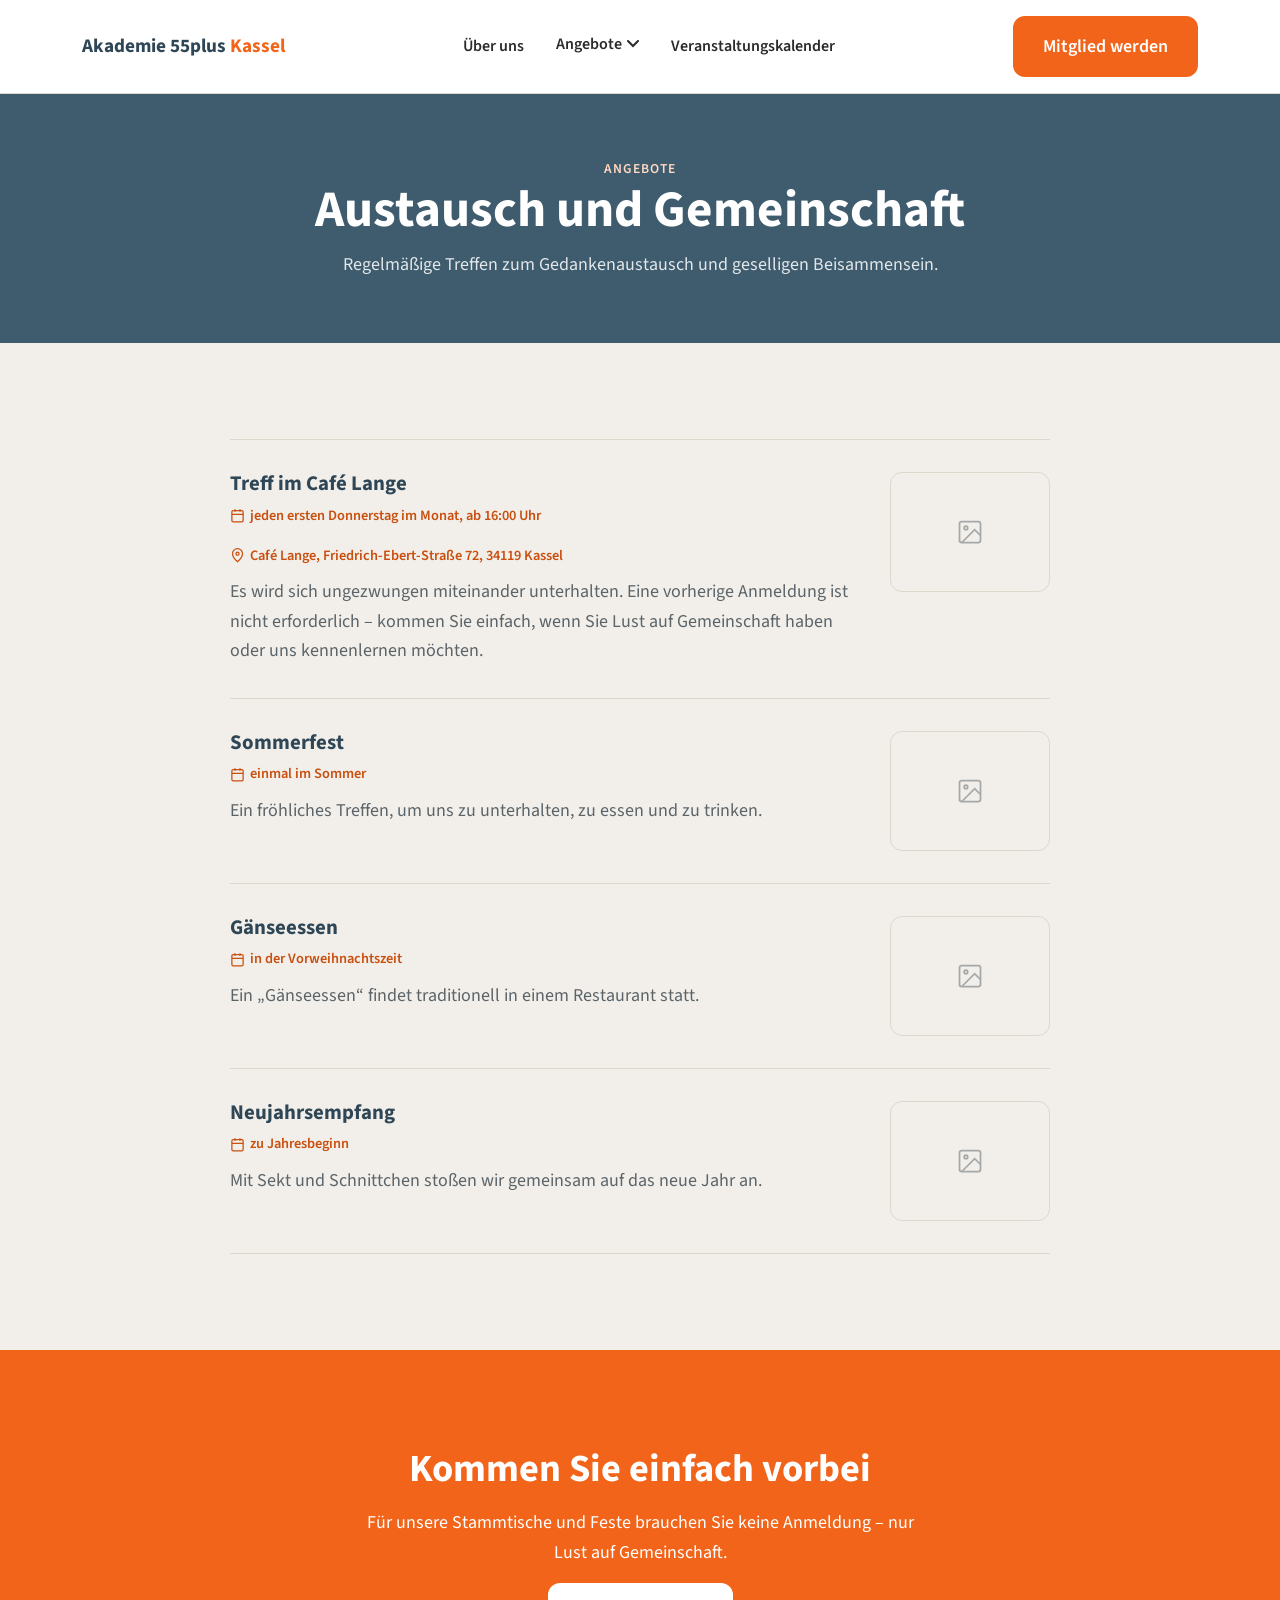
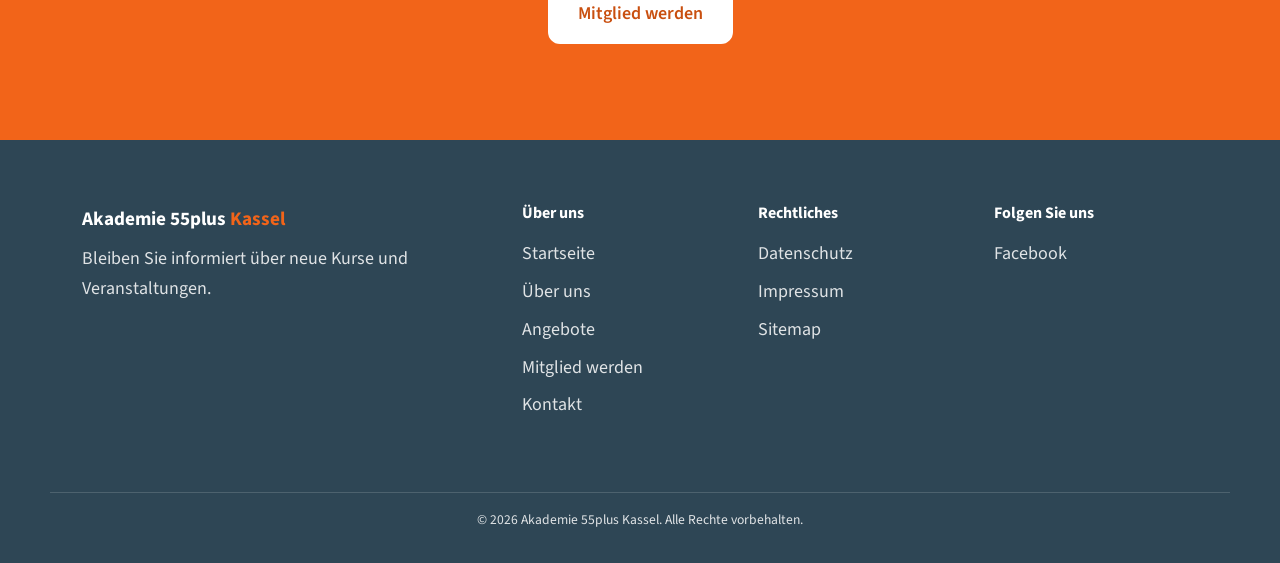
==== angebote-austausch-gemeinschaft.html @ 0531d08d "Erste Version fertiger Entwurf" ====
<!DOCTYPE html>
<html lang="de">
<head>
  <meta charset="UTF-8">
  <meta name="viewport" content="width=device-width, initial-scale=1.0">
  <title>Austausch und Gemeinschaft – Akademie 55plus Kassel</title>
  <meta name="description" content="Stammtisch im Café Lange, Sommerfest, Gänseessen und Neujahrsempfang – die geselligen Treffen der Akademie 55plus Kassel.">

  <!-- Google Font: Source Sans 3 -->
  <link rel="preconnect" href="https://fonts.googleapis.com">
  <link rel="preconnect" href="https://fonts.gstatic.com" crossorigin>
  <link href="https://fonts.googleapis.com/css2?family=Source+Sans+3:wght@400;600;700&display=swap" rel="stylesheet">

  <link rel="stylesheet" href="css/style.css">
</head>
<body>

<header class="site-header">
    <div class="container header-inner">

      <a href="index.html" class="logo">Akademie 55plus <span>Kassel</span></a>

      <!-- Hauptnavigation -->
      <nav class="main-nav" aria-label="Hauptnavigation">
        <ul>
          <li><a href="ueber-uns.html">Über uns</a></li>

          <!-- Dropdown "Angebote" -->
          <li class="has-dropdown">
            <button class="dropdown-toggle" aria-expanded="false" aria-controls="angebote-menu">
              Angebote
              <svg class="chevron" width="12" height="8" viewBox="0 0 12 8" aria-hidden="true">
                <path d="M1 1l5 5 5-5" stroke="currentColor" stroke-width="2" fill="none" stroke-linecap="round"/>
              </svg>
            </button>
            <ul class="dropdown-menu" id="angebote-menu">
              <li><a href="angebote-kurse-workshops.html">Kurse und Workshops</a></li>
              <li><a href="angebote-kultur-reisen.html">Kultur und Reisen</a></li>
              <li><a href="angebote-bewegung-freizeit.html">Bewegung und Freizeit</a></li>
              <li><a href="angebote-austausch-gemeinschaft.html">Austausch und Gemeinschaft</a></li>
            </ul>
          </li>

          <li><a href="veranstaltungskalender.html">Veranstaltungskalender</a></li>

          <!-- Erscheint nur im aufgeklappten Mobilmenü (siehe style.css, Media Query 768px) -->
          <li class="nav-cta-mobile">
            <a href="mitglied-werden.html" class="btn btn-primary">Mitglied werden</a>
          </li>
        </ul>
      </nav>

      <!-- Call-to-Action-Button, immer sichtbar -->
      <a href="mitglied-werden.html" class="btn btn-primary header-cta">Mitglied werden</a>

      <!-- Mobil: Burger-Menü-Button (Funktion in script.js) -->
      <button class="nav-toggle" aria-label="Menü öffnen" aria-expanded="false" aria-controls="main-nav">
        <span></span><span></span><span></span>
      </button>
    </div>
  </header>

  <main>

    <section class="page-hero">
      <div class="container">
        <p class="eyebrow">Angebote</p>
        <h1>Austausch und Gemeinschaft</h1>
        <p>Regelmäßige Treffen zum Gedankenaustausch und geselligen Beisammensein.</p>
      </div>
    </section>

    <section class="section">
      <div class="container">
        <div class="activity-list">
          <div class="activity-entry">
            <div class="activity-entry-content">
              <h3>Treff im Café Lange</h3>
              <div class="activity-meta"><span><svg viewBox="0 0 24 24" fill="none" stroke="currentColor" stroke-width="2"><rect x="3" y="4" width="18" height="18" rx="2"/><path d="M16 2v4M8 2v4M3 10h18"/></svg>jeden ersten Donnerstag im Monat, ab 16:00 Uhr</span><span><svg viewBox="0 0 24 24" fill="none" stroke="currentColor" stroke-width="2"><path d="M12 22s8-7.5 8-13a8 8 0 1 0-16 0c0 5.5 8 13 8 13z"/><circle cx="12" cy="9" r="2.5"/></svg>Café Lange, Friedrich-Ebert-Straße 72, 34119 Kassel</span></div>
              <p>Es wird sich ungezwungen miteinander unterhalten. Eine vorherige Anmeldung ist nicht erforderlich – kommen Sie einfach, wenn Sie Lust auf Gemeinschaft haben oder uns kennenlernen möchten.</p>
              
            </div>
            <div class="activity-entry-image" role="img" aria-label="Foto: Treff im Café Lange">
              <svg viewBox="0 0 24 24" fill="none" stroke="currentColor" stroke-width="1.5"><rect x="3" y="3" width="18" height="18" rx="2"/><circle cx="8.5" cy="8.5" r="1.5"/><path d="M21 15l-5-5L5 21"/></svg>
            </div>
          </div>
          <div class="activity-entry">
            <div class="activity-entry-content">
              <h3>Sommerfest</h3>
              <div class="activity-meta"><span><svg viewBox="0 0 24 24" fill="none" stroke="currentColor" stroke-width="2"><rect x="3" y="4" width="18" height="18" rx="2"/><path d="M16 2v4M8 2v4M3 10h18"/></svg>einmal im Sommer</span></div>
              <p>Ein fröhliches Treffen, um uns zu unterhalten, zu essen und zu trinken.</p>
              
            </div>
            <div class="activity-entry-image" role="img" aria-label="Foto: Sommerfest">
              <svg viewBox="0 0 24 24" fill="none" stroke="currentColor" stroke-width="1.5"><rect x="3" y="3" width="18" height="18" rx="2"/><circle cx="8.5" cy="8.5" r="1.5"/><path d="M21 15l-5-5L5 21"/></svg>
            </div>
          </div>
          <div class="activity-entry">
            <div class="activity-entry-content">
              <h3>Gänseessen</h3>
              <div class="activity-meta"><span><svg viewBox="0 0 24 24" fill="none" stroke="currentColor" stroke-width="2"><rect x="3" y="4" width="18" height="18" rx="2"/><path d="M16 2v4M8 2v4M3 10h18"/></svg>in der Vorweihnachtszeit</span></div>
              <p>Ein „Gänseessen“ findet traditionell in einem Restaurant statt.</p>
              
            </div>
            <div class="activity-entry-image" role="img" aria-label="Foto: Gänseessen">
              <svg viewBox="0 0 24 24" fill="none" stroke="currentColor" stroke-width="1.5"><rect x="3" y="3" width="18" height="18" rx="2"/><circle cx="8.5" cy="8.5" r="1.5"/><path d="M21 15l-5-5L5 21"/></svg>
            </div>
          </div>
          <div class="activity-entry">
            <div class="activity-entry-content">
              <h3>Neujahrsempfang</h3>
              <div class="activity-meta"><span><svg viewBox="0 0 24 24" fill="none" stroke="currentColor" stroke-width="2"><rect x="3" y="4" width="18" height="18" rx="2"/><path d="M16 2v4M8 2v4M3 10h18"/></svg>zu Jahresbeginn</span></div>
              <p>Mit Sekt und Schnittchen stoßen wir gemeinsam auf das neue Jahr an.</p>
              
            </div>
            <div class="activity-entry-image" role="img" aria-label="Foto: Neujahrsempfang">
              <svg viewBox="0 0 24 24" fill="none" stroke="currentColor" stroke-width="1.5"><rect x="3" y="3" width="18" height="18" rx="2"/><circle cx="8.5" cy="8.5" r="1.5"/><path d="M21 15l-5-5L5 21"/></svg>
            </div>
          </div>
        </div>
      </div>
    </section>

    <section class="section cta-band">
      <div class="container cta-inner">
        <h2>Kommen Sie einfach vorbei</h2>
        <p>Für unsere Stammtische und Feste brauchen Sie keine Anmeldung – nur Lust auf Gemeinschaft.</p>
        <div class="button-group">
          <a href="mitglied-werden.html" class="btn btn-primary">Mitglied werden</a>
        </div>
      </div>
    </section>

  </main>

<footer class="site-footer">
    <div class="container footer-grid">

      <div class="footer-brand">
        <p class="logo logo-footer">Akademie 55plus <span>Kassel</span></p>
        <p>Bleiben Sie informiert über neue Kurse und Veranstaltungen.</p>
      </div>

      <div class="footer-col">
        <h4>Über uns</h4>
        <ul>
          <li><a href="index.html">Startseite</a></li>
          <li><a href="ueber-uns.html">Über uns</a></li>
          <li><a href="#angebote">Angebote</a></li>
          <li><a href="mitglied-werden.html">Mitglied werden</a></li>
          <li><a href="kontakt.html">Kontakt</a></li>
        </ul>
      </div>

      <div class="footer-col">
        <h4>Rechtliches</h4>
        <ul>
          <li><a href="datenschutz.html">Datenschutz</a></li>
          <li><a href="impressum.html">Impressum</a></li>
          <li><a href="sitemap.html">Sitemap</a></li>
        </ul>
      </div>

      <div class="footer-col">
        <h4>Folgen Sie uns</h4>
        <ul class="social-list">
          <li><a href="#">Facebook</a></li>
        </ul>
      </div>

    </div>

    <div class="container footer-bottom">
      <p>© 2026 Akademie 55plus Kassel. Alle Rechte vorbehalten.</p>
    </div>
  </footer>

  <script src="js/script.js"></script>
</body>
</html>
---- css/style.css ----
/* ==========================================================
   DESIGN TOKENS
   Alle Farben, Schriften und Abstände zentral als CSS-Variablen.
   Ändere hier EINEN Wert, um ihn überall auf der Seite anzupassen.
========================================================== */
:root {
  /* Farbpalette "Kasseler Blau" (Option B) */
  --color-primary: #3E5C6E;      /* Taubenblau – Header, Überschriften, Buttons */
  --color-primary-dark: #2E4655; /* dunklere Variante für Hover-Zustände */
  --color-bg: #F2EFEA;           /* warmes Hellgrau-Beige – Seitenhintergrund */
  --color-surface: #FFFFFF;      /* Weiß – Karten und Content-Flächen */
  --color-accent: #f26419;       /* Orange – Call-to-Action-Buttons */
  --color-accent-dark: #c94f0f;  /* dunklere Variante für Hover */
  --color-text: #2B2B2B;         /* Anthrazit – Fließtext */
  --color-text-muted: #5B6469;   /* für sekundären Text */
  --color-border: #DDD7CC;

  /* Typografie */
  --font-base: 'Source Sans 3', system-ui, sans-serif;
  --font-size-base: 18px;        /* bewusst größer als Standard-16px, gut lesbar für 55+ */
  --line-height-base: 1.65;

  /* Abstände */
  --space-xs: 0.5rem;
  --space-sm: 1rem;
  --space-md: 2rem;
  --space-lg: 4rem;
  --space-xl: 6rem;

  /* Sonstiges */
  --radius: 12px;
  --max-width: 1180px;
  --transition: 0.2s ease;
}

/* ==========================================================
   RESET & GRUNDEINSTELLUNGEN
========================================================== */
*, *::before, *::after { box-sizing: border-box; }

html { scroll-behavior: smooth; }

body {
  margin: 0;
  font-family: var(--font-base);
  font-size: var(--font-size-base);
  line-height: var(--line-height-base);
  color: var(--color-text);
  background: var(--color-bg);
}

h1, h2, h3, h4 {
  font-family: var(--font-base);
  font-weight: 700;
  line-height: 1.2;
  margin: 0 0 var(--space-sm);
  color: var(--color-primary-dark);
}

h1 { font-size: clamp(2rem, 4vw, 3.2rem); }
h2 { font-size: clamp(1.6rem, 3vw, 2.4rem); }
h3 { font-size: 1.3rem; }

p { margin: 0 0 var(--space-sm); }

a { color: var(--color-primary); text-decoration: none; }
a:hover { color: var(--color-accent); }

img { max-width: 100%; display: block; }

/* Sichtbarer Tastatur-Fokus für Barrierefreiheit */
a:focus-visible,
button:focus-visible,
input:focus-visible,
summary:focus-visible {
  outline: 3px solid var(--color-accent);
  outline-offset: 2px;
}

.visually-hidden {
  position: absolute;
  width: 1px; height: 1px;
  overflow: hidden;
  clip: rect(0 0 0 0);
  white-space: nowrap;
}

.container {
  max-width: var(--max-width);
  margin: 0 auto;
  padding: 0 var(--space-md);
}

.section { padding: var(--space-xl) 0; }

.section-intro {
  text-align: center;
  max-width: 640px;
  margin: 0 auto var(--space-lg);
}

.eyebrow {
  text-transform: uppercase;
  letter-spacing: 0.08em;
  font-weight: 600;
  font-size: 0.85rem;
  color: var(--color-accent);
  margin-bottom: var(--space-xs);
}

/* ==========================================================
   BUTTONS
========================================================== */
.btn {
  display: inline-block;
  padding: 0.85rem 1.75rem;
  border-radius: var(--radius);
  font-weight: 600;
  border: 2px solid transparent;
  transition: background var(--transition), color var(--transition), border-color var(--transition);
  cursor: pointer;
}

.btn-primary {
  background: var(--color-accent);
  color: var(--color-surface);
}
.btn-primary:hover { background: var(--color-accent-dark); color: var(--color-surface); }

.btn-secondary {
  background: var(--color-primary);
  color: var(--color-surface);
  border-color: var(--color-accent);
}
.btn-secondary:hover { background: var(--color-primary-dark); color: var(--color-surface); border-color: var(--color-accent); }

.btn-outline {
  background: transparent;
  color: var(--color-primary);
  border-color: var(--color-primary);
}
.btn-outline:hover {
  background: var(--color-primary);
  color: var(--color-surface);
}

.btn-outline-light {
  background: transparent;
  color: var(--color-surface);
  border-color: var(--color-surface);
}
.btn-outline-light:hover {
  background: var(--color-surface);
  color: var(--color-primary-dark);
}

.button-group {
  display: flex;
  gap: var(--space-sm);
  flex-wrap: wrap;
}

/* ==========================================================
   HEADER / NAVIGATION
========================================================== */
.site-header {
  position: sticky;
  top: 0;
  z-index: 50;
  background: var(--color-surface);
  border-bottom: 1px solid var(--color-border);
}

.header-inner {
  display: flex;
  align-items: center;
  justify-content: space-between;
  padding-top: var(--space-sm);
  padding-bottom: var(--space-sm);
  gap: var(--space-md);
}

.logo {
  font-weight: 700;
  font-size: 1.2rem;
  color: var(--color-primary-dark);
  white-space: nowrap;
}
.logo span { color: var(--color-accent); }

.main-nav ul {
  display: flex;
  gap: var(--space-md);
  list-style: none;
  margin: 0;
  padding: 0;
}

.main-nav a,
.dropdown-toggle {
  font-weight: 600;
  color: var(--color-text);
  background: none;
  border: none;
  font-family: inherit;
  font-size: 1rem;
  display: flex;
  align-items: center;
  gap: 0.3rem;
  cursor: pointer;
  padding: 0.5rem 0;
}
.main-nav a:hover,
.dropdown-toggle:hover { color: var(--color-accent); }

/* Dropdown "Angebote" */
.has-dropdown { position: relative; }

.main-nav .dropdown-menu {
  list-style: none;
  margin: 0;
  padding: var(--space-xs) 0;
  position: absolute;
  top: 100%;
  left: 0;
  min-width: 220px;
  background: var(--color-surface);
  border: 1px solid var(--color-border);
  border-radius: var(--radius);
  box-shadow: 0 8px 24px rgba(0,0,0,0.08);

  /* Wichtig: Selector ist bewusst ".main-nav .dropdown-menu" (2 Klassen),
     damit er spezifischer ist als ".main-nav ul" oben und dessen
     "display: flex" sicher überschreibt. Nur mit ".dropdown-menu" allein
     hätte ".main-nav ul" gewonnen und das Menü wäre immer offen geblieben. */
  display: none;
}

.main-nav .dropdown-menu.open { display: block; }

.dropdown-menu li a {
  display: block;
  padding: 0.6rem 1rem;
}
.dropdown-menu li a:hover { background: var(--color-bg); }

.chevron { transition: transform var(--transition); }
.dropdown-toggle[aria-expanded="true"] .chevron { transform: rotate(180deg); }

.header-cta { flex-shrink: 0; }
.nav-cta-mobile { display: none; } /* nur im Mobilmenü sichtbar, siehe Media Query 768px */

/* Mobiler Menü-Button (Burger-Icon) */
.nav-toggle {
  display: none;
  flex-direction: column;
  gap: 5px;
  background: none;
  border: none;
  cursor: pointer;
  padding: 0.5rem;
}
.nav-toggle span {
  width: 24px;
  height: 2px;
  background: var(--color-primary-dark);
}

/* ==========================================================
   HERO
========================================================== */
.hero {
  /* Foto + halbtransparenter, dunkler Farbverlauf darüber – damit die
     weiße Schrift auf jedem Hintergrundfoto gut lesbar bleibt. Farbe
     nutzt bewusst --color-primary-dark, passend zur restlichen Palette. */
  background:
    linear-gradient(rgba(46, 70, 85, 0.72), rgba(46, 70, 85, 0.72)),
    url("../images/hero-bg.jpg") center / cover no-repeat;
  /* "fixed" hält das Bild an Ort und Stelle, während der Inhalt darüber
     wegscrollt — der klassische Parallax-Effekt: die Schrift scrollt
     nach oben weg, das Bild bleibt sichtbar stehen. */
  background-attachment: fixed;
  color: var(--color-surface);
  min-height: 85vh;
  display: flex;
  align-items: center;
  text-align: center;
}
.hero h1 { color: var(--color-surface); }
.hero-text {
  max-width: 640px;
  margin: 0 auto var(--space-md);
  font-size: 1.15rem;
}
.hero-inner { display: flex; flex-direction: column; align-items: center; }
.hero .button-group { justify-content: center; }

/* ==========================================================
   ZWEISPALTIGE BEREICHE ("Wer wir sind")
========================================================== */
.two-col {
  display: grid;
  grid-template-columns: 1fr 1fr;
  gap: var(--space-lg);
  align-items: center;
}

.image-placeholder {
  background: var(--color-border);
  border-radius: var(--radius);
  aspect-ratio: 4 / 3;
  width: 100%;
  overflow: hidden;
}
.image-placeholder img { width: 100%; height: 100%; object-fit: cover; display: block; }

/* ==========================================================
   FEATURE-LISTE ("Was Sie erwartet")
   Alle vier Punkte sind dauerhaft sichtbar (kein Klick nötig) –
   nummerierte Badge links, Titel + Text rechts. Eine dünne
   Trennlinie zwischen den Punkten schafft Struktur, auch wenn
   die Texte unterschiedlich lang sind.
========================================================== */
.feature-list {
  max-width: 820px;
  margin: 0 auto;
}

.feature-item {
  display: grid;
  grid-template-columns: 72px 1fr;
  gap: var(--space-md);
  padding: var(--space-md) 0;
  border-bottom: 1px solid var(--color-border);
}
.feature-item:first-child { border-top: 1px solid var(--color-border); }

.feature-badge {
  width: 56px;
  height: 56px;
  border-radius: 50%;
  background: var(--color-primary);
  color: var(--color-surface);
  display: flex;
  align-items: center;
  justify-content: center;
  font-weight: 700;
  font-size: 1.1rem;
  flex-shrink: 0;
}

.feature-body h3 { margin-bottom: 0.4rem; }
.feature-body p { color: var(--color-text-muted); margin-bottom: 0; }

/* Jeder zweite Punkt bekommt die Akzentfarbe als Badge –
   sorgt für optischen Rhythmus in der langen Liste */
.feature-item:nth-child(even) .feature-badge {
  background: var(--color-accent);
}

/* ==========================================================
   KARTEN-RASTER ("Unsere Aktivitäten" / Testimonials)
========================================================== */
.card-grid {
  display: grid;
  grid-template-columns: repeat(4, 1fr);
  gap: var(--space-sm);
}
.card-grid.three-col { grid-template-columns: repeat(3, 1fr); }

.card {
  background: var(--color-surface);
  color: var(--color-text);
  border-radius: var(--radius);
  overflow: hidden;
  display: flex;
  flex-direction: column;
  transition: transform var(--transition), box-shadow var(--transition);
  border: 1px solid var(--color-border);
}
.card:hover {
  transform: translateY(-4px);
  box-shadow: 0 12px 28px rgba(0,0,0,0.08);
  color: var(--color-text);
}

.card-body { padding: var(--space-md); display: flex; flex-direction: column; gap: 0.4rem; flex: 1; }

.card-label {
  font-size: 0.8rem;
  text-transform: uppercase;
  letter-spacing: 0.05em;
  color: var(--color-text-muted);
  margin-bottom: 0.2rem;
}

.card h3 { color: var(--color-primary-dark); font-size: 1.4rem; margin-bottom: 0.2rem; }
.card p { color: var(--color-text-muted); }

.card-link {
  font-weight: 700;
  color: var(--color-accent);
  margin-top: auto;
}
.card:hover .card-link { color: var(--color-accent-dark); }

/* Bildplatzhalter am unteren Rand jeder Karte – hier setzt der Verein
   später ein echtes Foto der jeweiligen Aktivität ein */
.card-image-placeholder {
  background: var(--color-bg);
  border-top: 1px solid var(--color-border);
  aspect-ratio: 4 / 3;
  display: flex;
  align-items: center;
  justify-content: center;
}
.card-image-placeholder svg { width: 40px; height: 40px; color: var(--color-text-muted); opacity: 0.5; }
.card-image-placeholder img { width: 100%; height: 100%; object-fit: cover; display: block; }

/* Großer, mittiger Bildplatzhalter (z.B. unter dem CTA-Band) */
.image-placeholder-large {
  background: var(--color-border);
  border-radius: var(--radius);
  aspect-ratio: 21 / 9;
  max-width: 960px;
  margin: 0 auto;
  display: flex;
  align-items: center;
  justify-content: center;
}
.image-placeholder-large svg { width: 56px; height: 56px; color: var(--color-text-muted); opacity: 0.5; }
.image-placeholder-large img { width: 100%; height: 100%; object-fit: cover; display: block; border-radius: var(--radius); }

/* ==========================================================
   "ABLAUF" — Drei-Schritte-Raster
========================================================== */
.steps-grid {
  display: grid;
  grid-template-columns: repeat(3, 1fr);
  gap: var(--space-md);
}

.step {
  background: var(--color-surface);
  border: 1px solid var(--color-border);
  border-radius: var(--radius);
  padding: var(--space-md);
}

.step-label {
  color: var(--color-accent);
  font-weight: 600;
  font-size: 0.85rem;
  text-transform: uppercase;
  letter-spacing: 0.05em;
}

/* ==========================================================
   TESTIMONIALS
========================================================== */
.testimonial {
  background: var(--color-surface);
  border: 1px solid var(--color-border);
  border-radius: var(--radius);
  padding: var(--space-md);
  margin: 0;
}
.testimonial .stars { color: var(--color-accent); letter-spacing: 2px; }
.testimonial footer { margin-top: var(--space-sm); color: var(--color-text-muted); font-size: 0.9rem; }

/* ==========================================================
   ABSCHLUSS-CTA-BAND
========================================================== */
.cta-band {
  background: var(--color-accent);
  color: var(--color-surface);
  text-align: center;
}
.cta-band h2 { color: var(--color-surface); }

/* Beide Buttons im CTA-Band einheitlich und mit klarem Kontrast zum
   orangen Hintergrund darstellen (statt eines orangen Buttons auf
   orangem Grund, das kaum zu erkennen war) */
.cta-band .btn-primary,
.cta-band .btn-outline-light {
  background: var(--color-surface);
  color: var(--color-accent-dark);
  border-color: var(--color-surface);
}
.cta-band .btn-primary:hover,
.cta-band .btn-outline-light:hover {
  background: var(--color-primary-dark);
  color: var(--color-surface);
  border-color: var(--color-primary-dark);
}
.cta-inner { max-width: 640px; margin: 0 auto; }
.cta-inner .button-group { justify-content: center; }

/* ==========================================================
   NEWSLETTER
========================================================== */
.newsletter { padding: var(--space-lg) 0; text-align: center; }
.newsletter-inner { max-width: 520px; margin: 0 auto; }
.newsletter-form {
  display: flex;
  gap: var(--space-xs);
  margin: var(--space-sm) 0;
}
.newsletter-form input {
  flex: 1;
  padding: 0.75rem 1rem;
  border: 1px solid var(--color-border);
  border-radius: var(--radius);
  font-family: inherit;
  font-size: 1rem;
}
.fine-print { font-size: 0.85rem; color: var(--color-text-muted); }

/* ==========================================================
   FOOTER
========================================================== */
.site-footer {
  background: var(--color-primary-dark);
  color: rgba(255,255,255,0.85);
  padding-top: var(--space-lg);
}

.footer-grid {
  display: grid;
  grid-template-columns: 2fr 1fr 1fr 1fr;
  gap: var(--space-md);
  padding-bottom: var(--space-lg);
}

.footer-brand .logo-footer { color: var(--color-surface); margin-bottom: var(--space-xs); }

.footer-col h4 {
  color: var(--color-surface);
  font-size: 1rem;
  margin-bottom: var(--space-sm);
}

.footer-col ul { list-style: none; margin: 0; padding: 0; }
.footer-col li { margin-bottom: 0.5rem; }
.footer-col a { color: rgba(255,255,255,0.85); }
.footer-col a:hover { color: var(--color-surface); }

.footer-bottom {
  border-top: 1px solid rgba(255,255,255,0.15);
  padding: var(--space-sm) 0;
  font-size: 0.85rem;
  text-align: center;
}

/* ==========================================================
   VORTEILE — Zickzack-Layout (Text/Bild abwechselnd)
   Jeder Punkt ist eine eigene Zeile statt einer Karten-Reihe mit
   erzwungen gleicher Höhe — so entsteht kein Leerraum mehr bei
   unterschiedlich langen Texten.
========================================================== */
.vorteile-row {
  display: grid;
  grid-template-columns: 1fr 1fr;
  gap: var(--space-lg);
  align-items: center;
  margin-bottom: var(--space-lg);
}
.vorteile-row:last-child { margin-bottom: 0; }

/* reverse = Bild links, Text rechts */
.vorteile-row.reverse .vorteile-image { order: 1; }
.vorteile-row.reverse .vorteile-text { order: 2; }

/* Bilder bewusst kleiner als die volle Spaltenbreite, wirkt dezenter */
.vorteile-image .image-placeholder { max-width: 320px; margin: 0 auto; }

/* Scroll-Reveal: Start-Zustand (unsichtbar, seitlich versetzt) */
.vorteile-row {
  opacity: 0;
  transform: translateX(-40px);
  transition: opacity 0.7s ease, transform 0.7s ease;
}
.vorteile-row.reverse { transform: translateX(40px); }
.vorteile-row.in-view { opacity: 1; transform: translateX(0); }

@media (prefers-reduced-motion: reduce) {
  .vorteile-row { opacity: 1; transform: none; transition: none; }
}

/* ==========================================================
   UNTERSEITEN-KOMPONENTEN
   Diese Klassen werden auf allen Unterseiten (Über uns, die 4
   Angebote-Seiten, Veranstaltungskalender, Mitglied werden)
   verwendet, damit sie optisch zur Startseite passen.
========================================================== */

/* Kleiner Seiten-Header statt des großen Hero-Bereichs der Startseite */
.page-hero {
  background: var(--color-primary);
  color: var(--color-surface);
  padding: var(--space-lg) 0;
  text-align: center;
}
.page-hero h1 { color: var(--color-surface); margin-bottom: var(--space-xs); }
.page-hero p { color: rgba(255,255,255,0.85); max-width: 640px; margin: 0 auto; }
.page-hero .eyebrow { color: #FFD9C2; } /* helleres Orange, gut lesbar auf dem blauen Hintergrund */

/* Fließtext-Container für einfache Textseiten (z.B. Über uns) */
.prose { max-width: 760px; margin: 0 auto; }
.prose p { color: var(--color-text-muted); }

/* Schmalere Variante: gleiche Breite wie eine Spalte in .two-col,
   damit z.B. "An wen wenden wir uns?" optisch zur "Über Aka 55"-Spalte passt */
.prose-narrow {
  max-width: calc((var(--max-width) - 2 * var(--space-md) - var(--space-lg)) / 2);
  margin: 0 auto;
}
.prose-narrow p { color: var(--color-text-muted); }

/* Zwei gleich breite Text-Spalten nebeneinander (z.B. "An wen wenden
   wir uns?" + "Von Älteren für Ältere" auf der Über-uns-Seite) */
.prose-two-col {
  display: grid;
  grid-template-columns: 1fr 1fr;
  gap: var(--space-lg);
  align-items: start;
}
.prose-two-col p { color: var(--color-text-muted); }

/* Liste von Aktivitäten/Kursen mit Titel, Meta-Infos (Zeit/Kontakt) und Beschreibung.
   Bewusst dieselbe "immer sichtbar, kein Klick nötig"-Logik wie bei den Vorteilen. */
.activity-list { max-width: 820px; margin: 0 auto; }

.activity-entry {
  display: flex;
  gap: var(--space-md);
  padding: var(--space-md) 0;
  border-bottom: 1px solid var(--color-border);
  align-items: flex-start;
}
.activity-entry:first-child { border-top: 1px solid var(--color-border); }
.activity-entry-content { flex: 1; min-width: 0; }

/* Bild-Miniatur pro Kurs/Aktivität – nicht jeder Kurs hat schon ein Foto,
   daher ist dieser Block optional (Klasse "has-image" auf dem Eltern-Element) */
.activity-entry-image {
  width: 160px;
  flex-shrink: 0;
  aspect-ratio: 4 / 3;
  border-radius: var(--radius);
  background: var(--color-bg);
  border: 1px solid var(--color-border);
  display: flex;
  align-items: center;
  justify-content: center;
  overflow: hidden;
}
.activity-entry-image img { width: 100%; height: 100%; object-fit: cover; }
.activity-entry-image svg { width: 28px; height: 28px; color: var(--color-text-muted); opacity: 0.5; }

.activity-entry h3 { margin-bottom: 0.4rem; }

.activity-meta {
  display: flex;
  flex-wrap: wrap;
  gap: var(--space-sm);
  margin-bottom: 0.6rem;
  font-size: 0.9rem;
  color: var(--color-accent-dark);
  font-weight: 600;
}
.activity-meta span { display: inline-flex; align-items: center; gap: 0.3rem; }
.activity-meta svg { width: 15px; height: 15px; flex-shrink: 0; }

.activity-entry p { color: var(--color-text-muted); margin-bottom: 0; }
.activity-entry .contact { color: var(--color-text-muted); font-size: 0.9rem; margin-top: 0.4rem; }

/* Formulare (Mitglied werden, Veranstaltungskalender-Filter etc.) */
.form-grid {
  display: grid;
  grid-template-columns: 1fr 1fr;
  gap: var(--space-sm) var(--space-md);
  max-width: 720px;
  margin: 0 auto;
}
.form-grid .full-width { grid-column: 1 / -1; }

.form-field { display: flex; flex-direction: column; gap: 0.4rem; text-align: left; }
.form-field label { font-weight: 600; font-size: 0.95rem; }
.form-field input,
.form-field select,
.form-field textarea {
  padding: 0.7rem 0.9rem;
  border: 1px solid var(--color-border);
  border-radius: var(--radius);
  font-family: inherit;
  font-size: 1rem;
  background: var(--color-surface);
}
.form-field textarea { resize: vertical; min-height: 120px; }

/* Platzhalter-Hinweisbox, z.B. auf der Veranstaltungskalender-Seite */
.notice-box {
  background: var(--color-surface);
  border: 1px dashed var(--color-border);
  border-radius: var(--radius);
  padding: var(--space-md);
  max-width: 720px;
  margin: 0 auto var(--space-lg);
  text-align: center;
  color: var(--color-text-muted);
}

/* Einfache Beispiel-Tabelle für den Kalender-Platzhalter */
.event-table { width: 100%; border-collapse: collapse; max-width: 820px; margin: 0 auto; }
.event-table th, .event-table td {
  text-align: left;
  padding: 0.75rem 1rem;
  border-bottom: 1px solid var(--color-border);
}
.event-table th { color: var(--color-primary-dark); font-size: 0.85rem; text-transform: uppercase; letter-spacing: 0.04em; }

/* ==========================================================
   RESPONSIVE BREAKPOINTS
   Reihenfolge: große Monitore → Tablet quer → Tablet hoch/
   großes Smartphone → kleines Smartphone
========================================================== */

/* Große Monitore (21 Zoll+, ca. 1920px Breite): etwas mehr Luft
   und eine minimal größere Basis-Schrift, damit der Inhalt nicht
   "verloren" in der Bildschirmmitte wirkt */
@media (min-width: 1600px) {
  :root {
    --max-width: 1360px;
    --font-size-base: 19px;
  }
}

/* Tablet quer / kleine Desktops */
@media (max-width: 960px) {
  .card-grid { grid-template-columns: repeat(2, 1fr); }
  .steps-grid { grid-template-columns: 1fr; }
  .footer-grid { grid-template-columns: 1fr 1fr; }
}

/* Tablet hoch / großes Smartphone: Navigation wird zum Mobilmenü */
@media (max-width: 768px) {
  .two-col { grid-template-columns: 1fr; }
  .prose-narrow { max-width: 100%; }
  .prose-two-col { grid-template-columns: 1fr; }
  .card-grid,
  .card-grid.three-col { grid-template-columns: 1fr; }
  .feature-item { grid-template-columns: 56px 1fr; gap: var(--space-sm); }
  .form-grid { grid-template-columns: 1fr; }
  .activity-entry { flex-direction: column; }
  .activity-entry-image { width: 100%; }
  .vorteile-row { grid-template-columns: 1fr !important; }

  /* "fixed" ist auf Mobilgeräten unzuverlässig/ruckelig -> normales Scrollen */
  .hero { background-attachment: scroll; min-height: 60vh; }

  .main-nav {
    display: none;
    position: absolute;
    top: 100%;
    left: 0;
    right: 0;
    background: var(--color-surface);
    border-bottom: 1px solid var(--color-border);
    padding: var(--space-sm);
  }
  .main-nav.open { display: block; }
  .main-nav ul { flex-direction: column; align-items: stretch; gap: 0; }
  .main-nav .dropdown-menu { position: static; box-shadow: none; border: none; padding-left: var(--space-sm); }

  .nav-toggle { display: flex; }
  .header-cta { display: none; }
  .nav-cta-mobile { display: block; margin-top: var(--space-sm); text-align: center; }

  .footer-grid { grid-template-columns: 1fr; }
}

/* Kleines Smartphone (z.B. iPhone SE, ca. 375px und schmaler) */
@media (max-width: 480px) {
  :root {
    --space-lg: 2.5rem;
    --space-xl: 3.5rem;
  }
  .container { padding: 0 var(--space-sm); }
  .button-group { flex-direction: column; align-items: stretch; }
  .button-group .btn { text-align: center; }
  .newsletter-form { flex-direction: column; }
  .logo { font-size: 1rem; }
  .feature-item { grid-template-columns: 1fr; text-align: left; }
  .feature-badge { margin-bottom: var(--space-xs); }
}
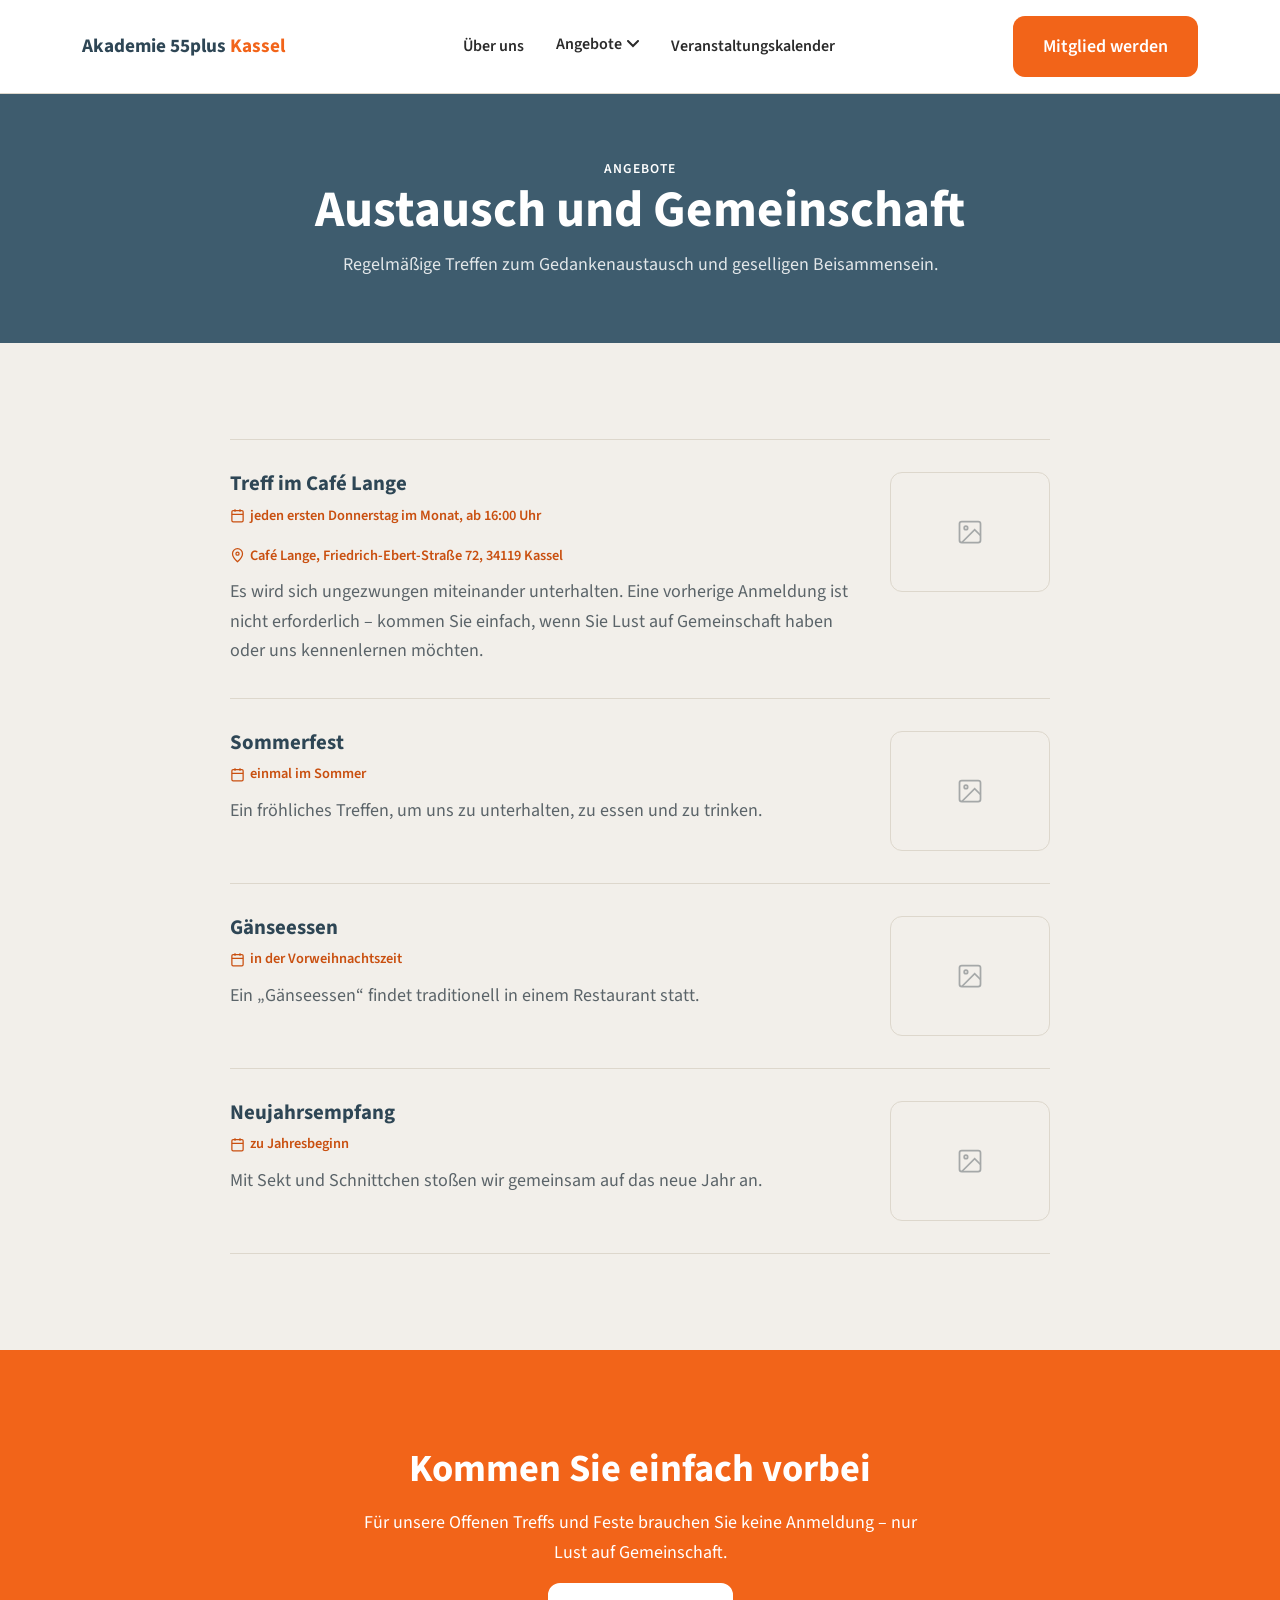
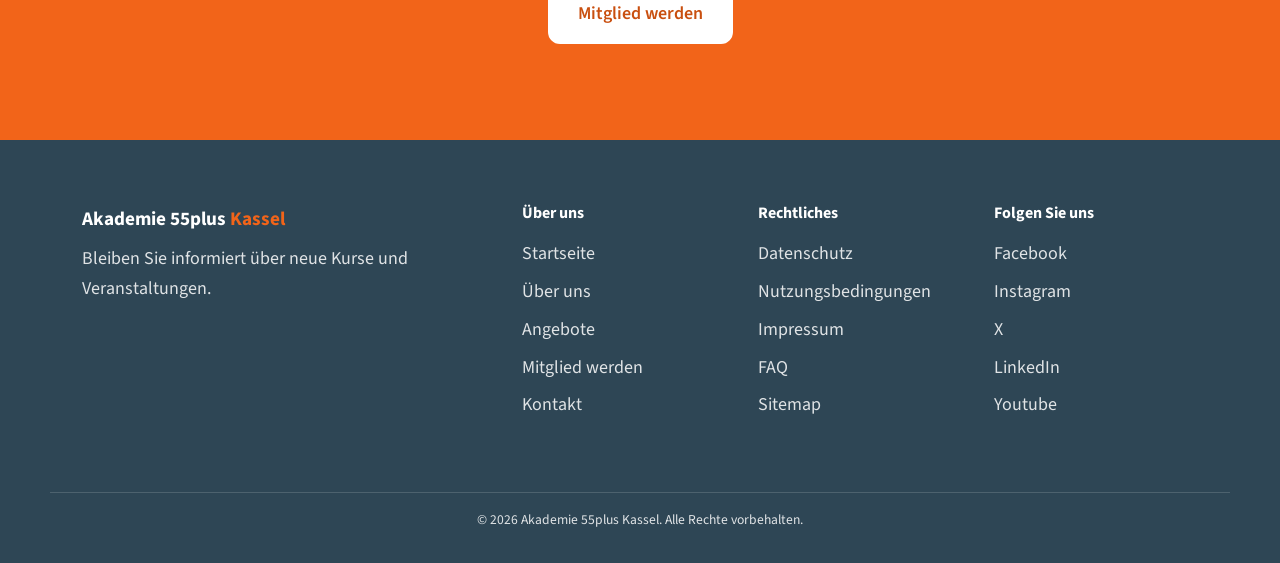
==== commit 7e067093: "Änderungen Kundenwunsch 16.8." ====
--- a/angebote-austausch-gemeinschaft.html
+++ b/angebote-austausch-gemeinschaft.html
@@ -4,7 +4,7 @@
   <meta charset="UTF-8">
   <meta name="viewport" content="width=device-width, initial-scale=1.0">
   <title>Austausch und Gemeinschaft – Akademie 55plus Kassel</title>
-  <meta name="description" content="Stammtisch im Café Lange, Sommerfest, Gänseessen und Neujahrsempfang – die geselligen Treffen der Akademie 55plus Kassel.">
+  <meta name="description" content="Offener Treff im Café Lange, Sommerfest, Gänseessen und Neujahrsempfang – die geselligen Treffen der Akademie 55plus Kassel.">
 
   <!-- Google Font: Source Sans 3 -->
   <link rel="preconnect" href="https://fonts.googleapis.com">
@@ -124,7 +124,7 @@
     <section class="section cta-band">
       <div class="container cta-inner">
         <h2>Kommen Sie einfach vorbei</h2>
-        <p>Für unsere Stammtische und Feste brauchen Sie keine Anmeldung – nur Lust auf Gemeinschaft.</p>
+        <p>Für unsere Offenen Treffs und Feste brauchen Sie keine Anmeldung – nur Lust auf Gemeinschaft.</p>
         <div class="button-group">
           <a href="mitglied-werden.html" class="btn btn-primary">Mitglied werden</a>
         </div>
@@ -156,7 +156,9 @@
         <h4>Rechtliches</h4>
         <ul>
           <li><a href="datenschutz.html">Datenschutz</a></li>
+          <li><a href="nutzungsbedingungen.html">Nutzungsbedingungen</a></li>
           <li><a href="impressum.html">Impressum</a></li>
+          <li><a href="faq.html">FAQ</a></li>
           <li><a href="sitemap.html">Sitemap</a></li>
         </ul>
       </div>
@@ -165,6 +167,10 @@
         <h4>Folgen Sie uns</h4>
         <ul class="social-list">
           <li><a href="#">Facebook</a></li>
+          <li><a href="#">Instagram</a></li>
+          <li><a href="#">X</a></li>
+          <li><a href="#">LinkedIn</a></li>
+          <li><a href="#">Youtube</a></li>
         </ul>
       </div>
 
--- a/css/style.css
+++ b/css/style.css
@@ -104,7 +104,7 @@
   letter-spacing: 0.08em;
   font-weight: 600;
   font-size: 0.85rem;
-  color: var(--color-accent);
+  color: var(--color-accent-dark);
   margin-bottom: var(--space-xs);
 }
 
@@ -339,8 +339,9 @@
   width: 56px;
   height: 56px;
   border-radius: 50%;
-  background: var(--color-primary);
-  color: var(--color-surface);
+  border:solid 2px var(--color-primary);
+  background: white;
+  color: var(--color-primary);
   display: flex;
   align-items: center;
   justify-content: center;
@@ -352,11 +353,6 @@
 .feature-body h3 { margin-bottom: 0.4rem; }
 .feature-body p { color: var(--color-text-muted); margin-bottom: 0; }
 
-/* Jeder zweite Punkt bekommt die Akzentfarbe als Badge –
-   sorgt für optischen Rhythmus in der langen Liste */
-.feature-item:nth-child(even) .feature-badge {
-  background: var(--color-accent);
-}
 
 /* ==========================================================
    KARTEN-RASTER ("Unsere Aktivitäten" / Testimonials)
@@ -603,7 +599,7 @@
 }
 .page-hero h1 { color: var(--color-surface); margin-bottom: var(--space-xs); }
 .page-hero p { color: rgba(255,255,255,0.85); max-width: 640px; margin: 0 auto; }
-.page-hero .eyebrow { color: #FFD9C2; } /* helleres Orange, gut lesbar auf dem blauen Hintergrund */
+.page-hero .eyebrow { color: #ffffff; } /* helleres Orange, gut lesbar auf dem blauen Hintergrund */
 
 /* Fließtext-Container für einfache Textseiten (z.B. Über uns) */
 .prose { max-width: 760px; margin: 0 auto; }
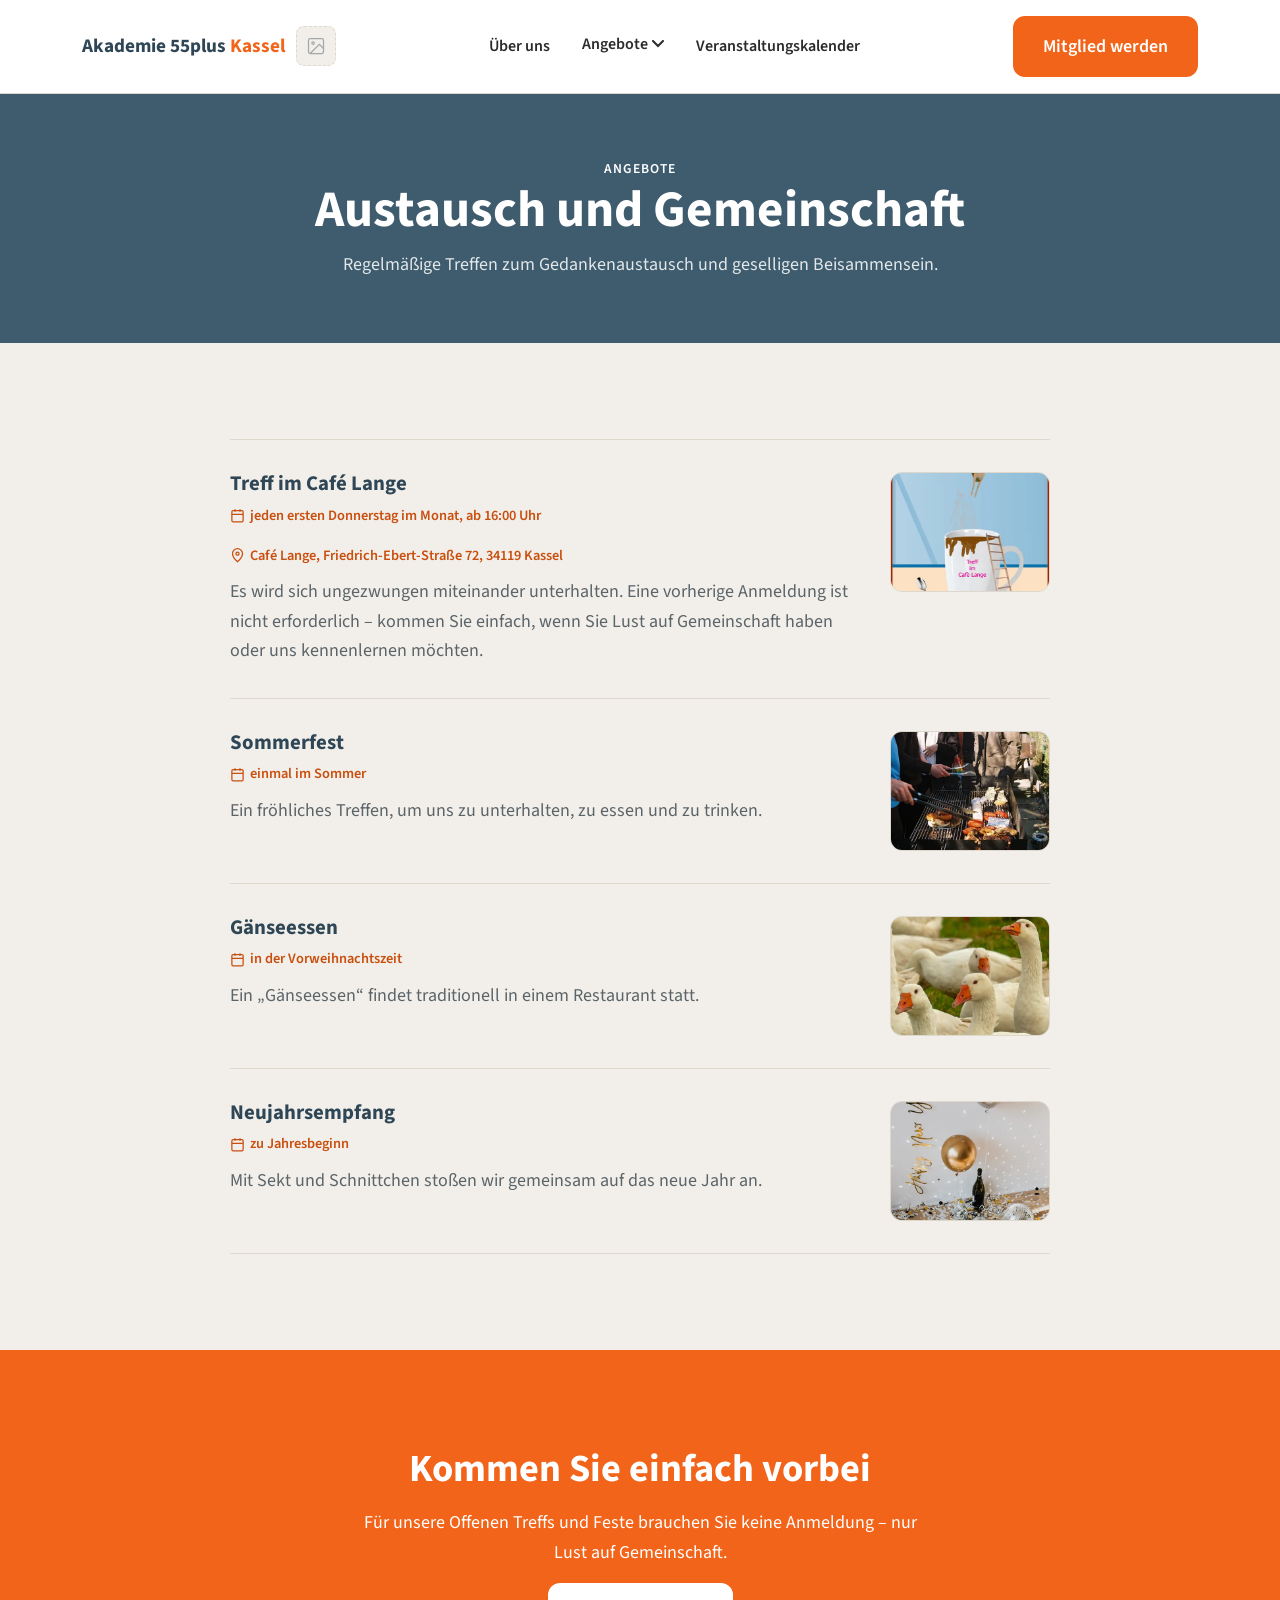
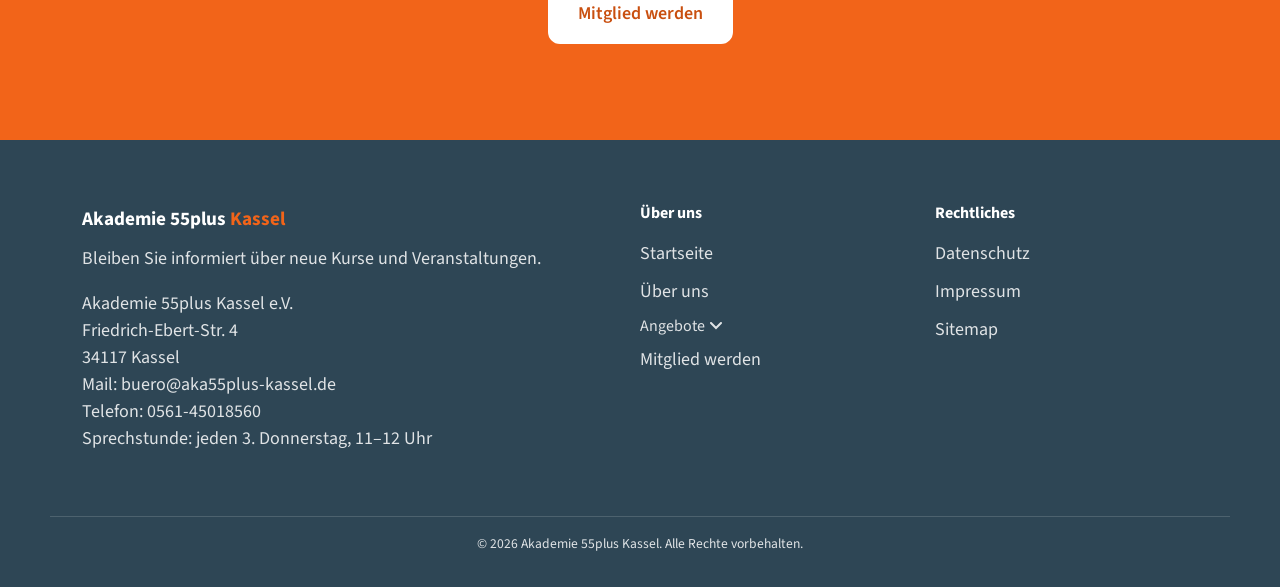
==== commit 9ac28ba0: "Änderungen 23.08." ====
--- a/angebote-austausch-gemeinschaft.html
+++ b/angebote-austausch-gemeinschaft.html
@@ -18,7 +18,12 @@
 <header class="site-header">
     <div class="container header-inner">
 
-      <a href="index.html" class="logo">Akademie 55plus <span>Kassel</span></a>
+      <div class="header-brand">
+        <a href="index.html" class="logo">Akademie 55plus <span>Kassel</span></a>
+        <div class="logo-placeholder" role="img" aria-label="Platzhalter für Vereinslogo">
+          <svg viewBox="0 0 24 24" fill="none" stroke="currentColor" stroke-width="1.5"><rect x="3" y="3" width="18" height="18" rx="2"/><circle cx="8.5" cy="8.5" r="1.5"/><path d="M21 15l-5-5L5 21"/></svg>
+        </div>
+      </div>
 
       <!-- Hauptnavigation -->
       <nav class="main-nav" aria-label="Hauptnavigation">
@@ -80,8 +85,11 @@
               <p>Es wird sich ungezwungen miteinander unterhalten. Eine vorherige Anmeldung ist nicht erforderlich – kommen Sie einfach, wenn Sie Lust auf Gemeinschaft haben oder uns kennenlernen möchten.</p>
               
             </div>
-            <div class="activity-entry-image" role="img" aria-label="Foto: Treff im Café Lange">
-              <svg viewBox="0 0 24 24" fill="none" stroke="currentColor" stroke-width="1.5"><rect x="3" y="3" width="18" height="18" rx="2"/><circle cx="8.5" cy="8.5" r="1.5"/><path d="M21 15l-5-5L5 21"/></svg>
+            <div class="activity-entry-image">
+              <picture>
+                <source srcset="images/treff-cafe-lange.webp" type="image/webp">
+                <img src="images/treff-cafe-lange.jpg" alt="Foto: Treff im Café Lange" loading="lazy">
+              </picture>
             </div>
           </div>
           <div class="activity-entry">
@@ -91,8 +99,11 @@
               <p>Ein fröhliches Treffen, um uns zu unterhalten, zu essen und zu trinken.</p>
               
             </div>
-            <div class="activity-entry-image" role="img" aria-label="Foto: Sommerfest">
-              <svg viewBox="0 0 24 24" fill="none" stroke="currentColor" stroke-width="1.5"><rect x="3" y="3" width="18" height="18" rx="2"/><circle cx="8.5" cy="8.5" r="1.5"/><path d="M21 15l-5-5L5 21"/></svg>
+            <div class="activity-entry-image">
+              <picture>
+                <source srcset="images/sommerfest.webp" type="image/webp">
+                <img src="images/sommerfest.jpg" alt="Foto: Sommerfest" loading="lazy">
+              </picture>
             </div>
           </div>
           <div class="activity-entry">
@@ -102,8 +113,11 @@
               <p>Ein „Gänseessen“ findet traditionell in einem Restaurant statt.</p>
               
             </div>
-            <div class="activity-entry-image" role="img" aria-label="Foto: Gänseessen">
-              <svg viewBox="0 0 24 24" fill="none" stroke="currentColor" stroke-width="1.5"><rect x="3" y="3" width="18" height="18" rx="2"/><circle cx="8.5" cy="8.5" r="1.5"/><path d="M21 15l-5-5L5 21"/></svg>
+            <div class="activity-entry-image">
+              <picture>
+                <source srcset="images/gaenseessen.webp" type="image/webp">
+                <img src="images/gaenseessen.jpg" alt="Foto: Gänseessen" loading="lazy">
+              </picture>
             </div>
           </div>
           <div class="activity-entry">
@@ -113,8 +127,11 @@
               <p>Mit Sekt und Schnittchen stoßen wir gemeinsam auf das neue Jahr an.</p>
               
             </div>
-            <div class="activity-entry-image" role="img" aria-label="Foto: Neujahrsempfang">
-              <svg viewBox="0 0 24 24" fill="none" stroke="currentColor" stroke-width="1.5"><rect x="3" y="3" width="18" height="18" rx="2"/><circle cx="8.5" cy="8.5" r="1.5"/><path d="M21 15l-5-5L5 21"/></svg>
+            <div class="activity-entry-image">
+              <picture>
+                <source srcset="images/new-year.webp" type="image/webp">
+                <img src="images/new-year.jpg" alt="Foto: Neujahrsempfang" loading="lazy">
+              </picture>
             </div>
           </div>
         </div>
@@ -139,6 +156,14 @@
       <div class="footer-brand">
         <p class="logo logo-footer">Akademie 55plus <span>Kassel</span></p>
         <p>Bleiben Sie informiert über neue Kurse und Veranstaltungen.</p>
+        <address class="footer-contact">
+          <a href="https://aka55plus-kassel.de/wer-sind-wir/mitgliedschaft.html">Akademie 55plus Kassel e.V.</a><br>
+          Friedrich-Ebert-Str. 4<br>
+          34117 Kassel<br>
+          Mail: <a href="mailto:buero@aka55plus-kassel.de">buero@aka55plus-kassel.de</a><br>
+          Telefon: 0561-45018560<br>
+          Sprechstunde: jeden 3. Donnerstag, 11–12 Uhr
+        </address>
       </div>
 
       <div class="footer-col">
@@ -146,9 +171,23 @@
         <ul>
           <li><a href="index.html">Startseite</a></li>
           <li><a href="ueber-uns.html">Über uns</a></li>
-          <li><a href="#angebote">Angebote</a></li>
+
+          <li class="has-dropdown">
+            <button class="dropdown-toggle" aria-expanded="false" aria-controls="footer-angebote-menu">
+              Angebote
+              <svg class="chevron" width="12" height="8" viewBox="0 0 12 8" aria-hidden="true">
+                <path d="M1 1l5 5 5-5" stroke="currentColor" stroke-width="2" fill="none" stroke-linecap="round"/>
+              </svg>
+            </button>
+            <ul class="dropdown-menu" id="footer-angebote-menu">
+              <li><a href="angebote-kurse-workshops.html">Kurse und Workshops</a></li>
+              <li><a href="angebote-kultur-reisen.html">Kultur und Reisen</a></li>
+              <li><a href="angebote-bewegung-freizeit.html">Bewegung und Freizeit</a></li>
+              <li><a href="angebote-austausch-gemeinschaft.html">Austausch und Gemeinschaft</a></li>
+            </ul>
+          </li>
+
           <li><a href="mitglied-werden.html">Mitglied werden</a></li>
-          <li><a href="kontakt.html">Kontakt</a></li>
         </ul>
       </div>
 
@@ -156,21 +195,8 @@
         <h4>Rechtliches</h4>
         <ul>
           <li><a href="datenschutz.html">Datenschutz</a></li>
-          <li><a href="nutzungsbedingungen.html">Nutzungsbedingungen</a></li>
           <li><a href="impressum.html">Impressum</a></li>
-          <li><a href="faq.html">FAQ</a></li>
           <li><a href="sitemap.html">Sitemap</a></li>
-        </ul>
-      </div>
-
-      <div class="footer-col">
-        <h4>Folgen Sie uns</h4>
-        <ul class="social-list">
-          <li><a href="#">Facebook</a></li>
-          <li><a href="#">Instagram</a></li>
-          <li><a href="#">X</a></li>
-          <li><a href="#">LinkedIn</a></li>
-          <li><a href="#">Youtube</a></li>
         </ul>
       </div>
 
--- a/css/style.css
+++ b/css/style.css
@@ -188,6 +188,21 @@
 }
 .logo span { color: var(--color-accent); }
 
+.header-brand { display: flex; align-items: center; gap: 0.7rem; }
+.logo-placeholder {
+  width: 40px;
+  height: 40px;
+  border-radius: 8px;
+  background: var(--color-bg);
+  border: 1px dashed var(--color-border);
+  display: flex;
+  align-items: center;
+  justify-content: center;
+  color: var(--color-text-muted);
+  flex-shrink: 0;
+}
+.logo-placeholder svg { width: 20px; height: 20px; opacity: 0.5; }
+
 .main-nav ul {
   display: flex;
   gap: var(--space-md);
@@ -216,7 +231,8 @@
 /* Dropdown "Angebote" */
 .has-dropdown { position: relative; }
 
-.main-nav .dropdown-menu {
+.main-nav .dropdown-menu,
+.footer-col .dropdown-menu {
   list-style: none;
   margin: 0;
   padding: var(--space-xs) 0;
@@ -229,14 +245,15 @@
   border-radius: var(--radius);
   box-shadow: 0 8px 24px rgba(0,0,0,0.08);
 
-  /* Wichtig: Selector ist bewusst ".main-nav .dropdown-menu" (2 Klassen),
-     damit er spezifischer ist als ".main-nav ul" oben und dessen
+  /* Wichtig: Selector ist bewusst zweigliedrig (Elternklasse + .dropdown-menu),
+     damit er spezifischer ist als z.B. ".main-nav ul" oben und dessen
      "display: flex" sicher überschreibt. Nur mit ".dropdown-menu" allein
-     hätte ".main-nav ul" gewonnen und das Menü wäre immer offen geblieben. */
+     hätte die allgemeinere Regel gewonnen und das Menü wäre immer offen geblieben. */
   display: none;
 }
 
-.main-nav .dropdown-menu.open { display: block; }
+.main-nav .dropdown-menu.open,
+.footer-col .dropdown-menu.open { display: block; }
 
 .dropdown-menu li a {
   display: block;
@@ -313,6 +330,8 @@
   overflow: hidden;
 }
 .image-placeholder img { width: 100%; height: 100%; object-fit: cover; display: block; }
+/* Für Bilder, die komplett (unbeschnitten) gezeigt werden sollen statt zugeschnitten */
+.image-placeholder img.img-contain { object-fit: contain; background: var(--color-bg); }
 
 /* ==========================================================
    FEATURE-LISTE ("Was Sie erwartet")
@@ -523,18 +542,38 @@
 
 .footer-grid {
   display: grid;
-  grid-template-columns: 2fr 1fr 1fr 1fr;
+  grid-template-columns: 2fr 1fr 1fr;
   gap: var(--space-md);
   padding-bottom: var(--space-lg);
 }
 
 .footer-brand .logo-footer { color: var(--color-surface); margin-bottom: var(--space-xs); }
+
+.footer-contact {
+  font-style: normal;
+  margin-top: var(--space-sm);
+  line-height: 1.5;
+}
+.footer-contact a { color: rgba(255,255,255,0.85); }
+.footer-contact a:hover { color: var(--color-surface); }
 
 .footer-col h4 {
   color: var(--color-surface);
   font-size: 1rem;
   margin-bottom: var(--space-sm);
 }
+
+/* Footer-Dropdown "Angebote" — gleiche Funktion wie im Header, nur
+   an die dunkle Footer-Farbe angepasst */
+.footer-col .dropdown-toggle {
+  color: rgba(255,255,255,0.85);
+  padding: 0;
+  font-weight: 400;
+}
+.footer-col .dropdown-toggle:hover { color: var(--color-surface); }
+.footer-col .has-dropdown { margin-bottom: 0.5rem; }
+.footer-col .dropdown-menu a { color: var(--color-primary); }
+.footer-col .dropdown-menu a:hover { color: var(--color-accent); }
 
 .footer-col ul { list-style: none; margin: 0; padding: 0; }
 .footer-col li { margin-bottom: 0.5rem; }
@@ -652,6 +691,18 @@
   overflow: hidden;
 }
 .activity-entry-image img { width: 100%; height: 100%; object-fit: cover; }
+.activity-entry-image img.img-contain {
+  width: 100%;
+  height: auto;
+  object-fit: contain;
+  display: block;
+  margin: 0 auto;
+}
+
+/* Für Hochkant-Fotos (z.B. Doppelkopf): höherer statt breiterer Rahmen,
+   damit das Bild bei object-fit:contain nicht auf einen schmalen Streifen
+   zusammenschrumpft. */
+.activity-entry-image.is-portrait { aspect-ratio: 480 / 746; }
 .activity-entry-image svg { width: 28px; height: 28px; color: var(--color-text-muted); opacity: 0.5; }
 
 .activity-entry h3 { margin-bottom: 0.4rem; }
@@ -774,6 +825,7 @@
   .nav-cta-mobile { display: block; margin-top: var(--space-sm); text-align: center; }
 
   .footer-grid { grid-template-columns: 1fr; }
+  .footer-col .dropdown-menu { position: static; box-shadow: none; border: none; padding-left: var(--space-sm); }
 }
 
 /* Kleines Smartphone (z.B. iPhone SE, ca. 375px und schmaler) */
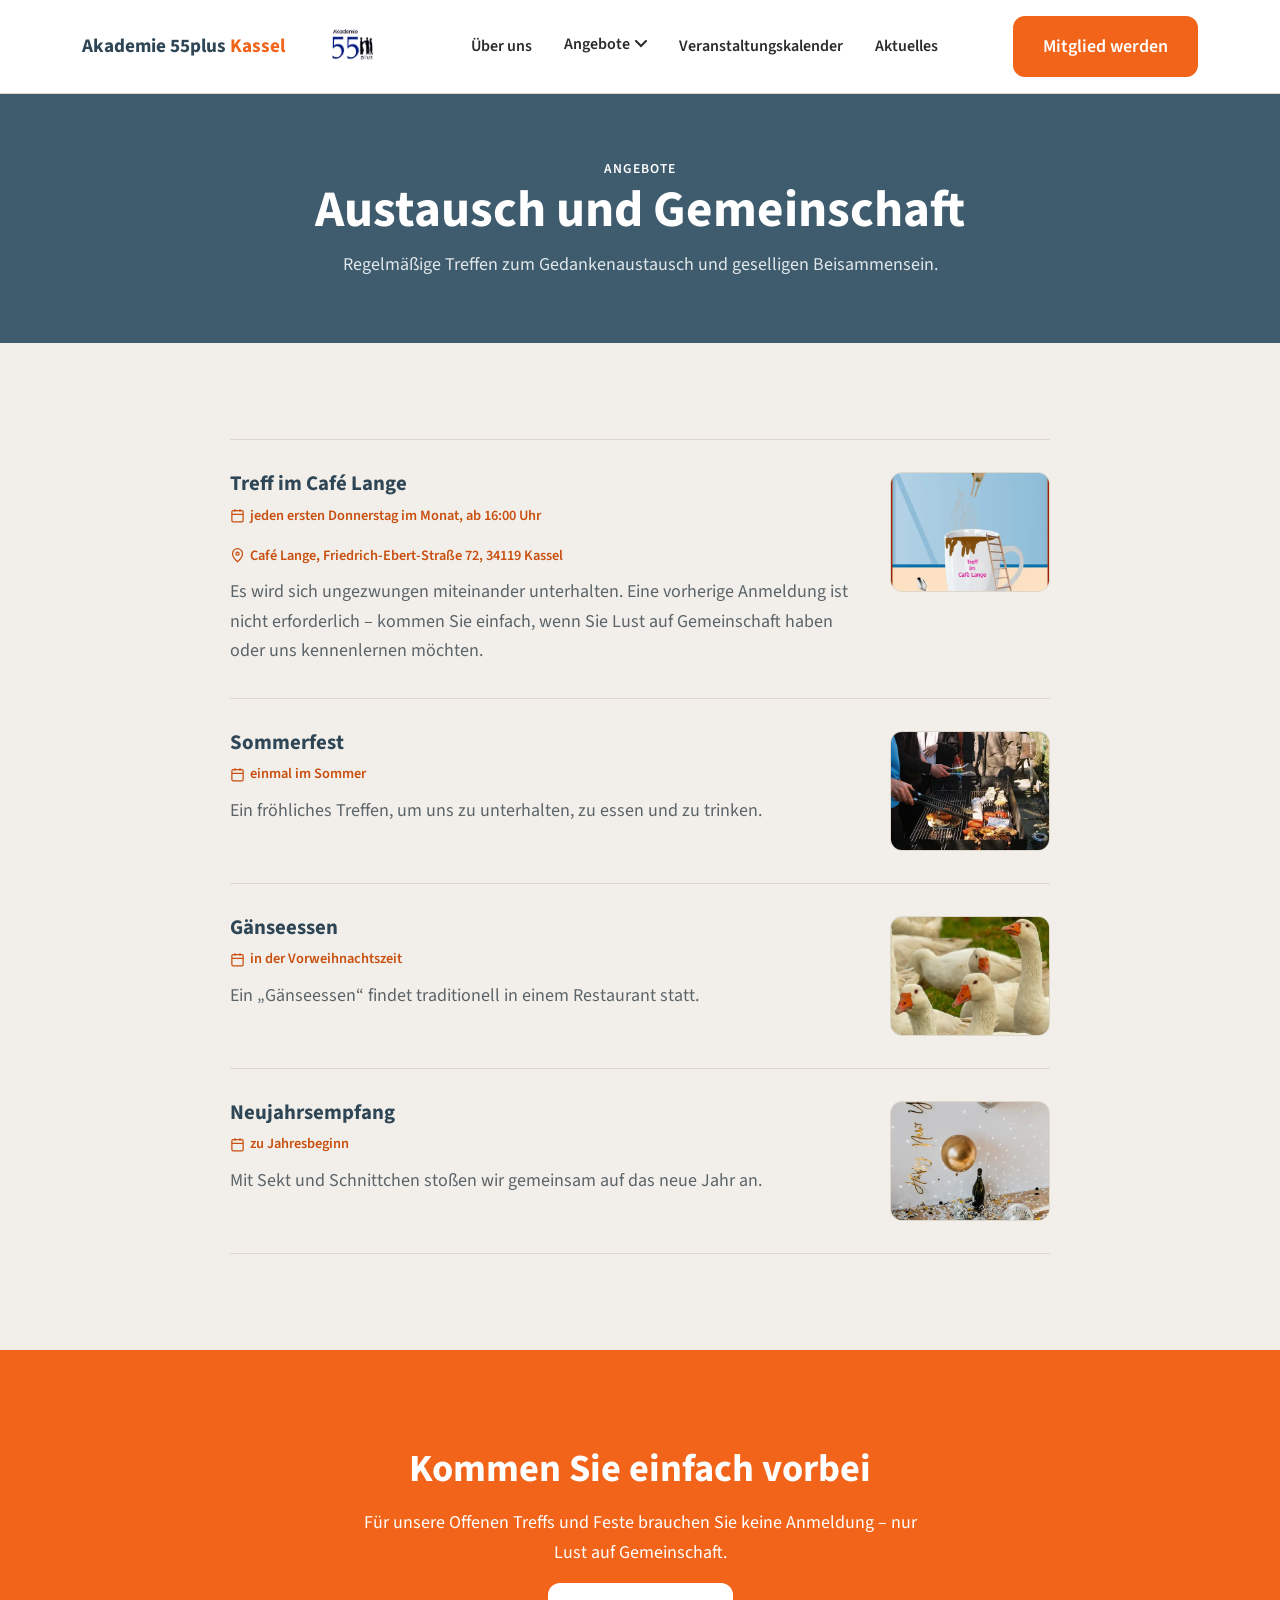
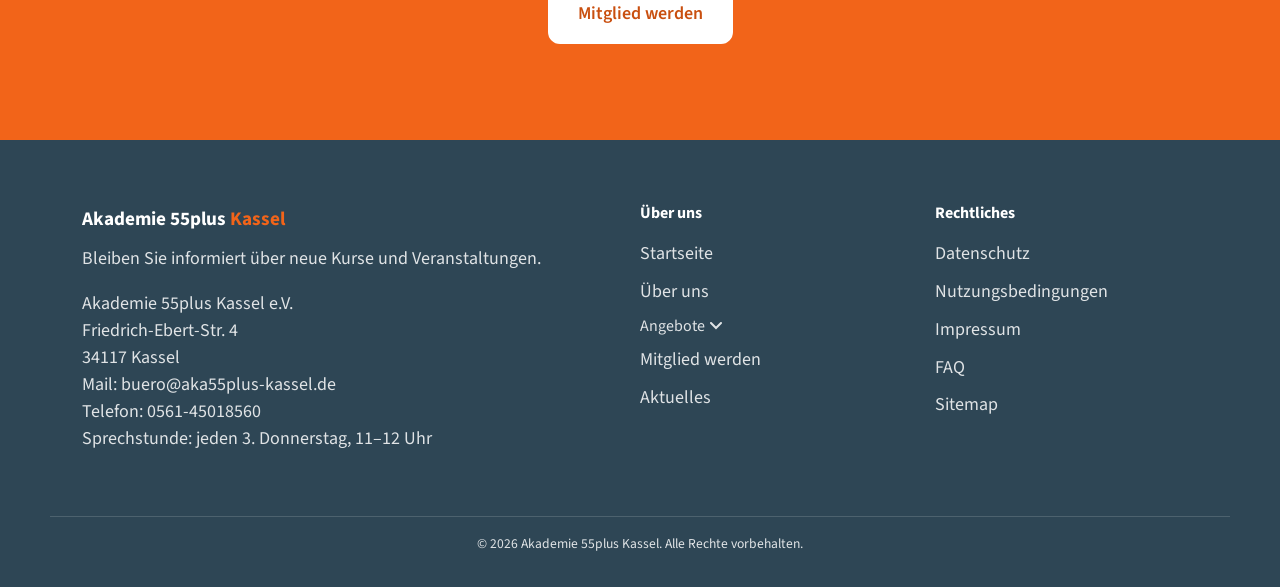
==== commit 2f762ccd: "Design final 10.09." ====
--- a/angebote-austausch-gemeinschaft.html
+++ b/angebote-austausch-gemeinschaft.html
@@ -7,9 +7,6 @@
   <meta name="description" content="Offener Treff im Café Lange, Sommerfest, Gänseessen und Neujahrsempfang – die geselligen Treffen der Akademie 55plus Kassel.">
 
   <!-- Google Font: Source Sans 3 -->
-  <link rel="preconnect" href="https://fonts.googleapis.com">
-  <link rel="preconnect" href="https://fonts.gstatic.com" crossorigin>
-  <link href="https://fonts.googleapis.com/css2?family=Source+Sans+3:wght@400;600;700&display=swap" rel="stylesheet">
 
   <link rel="stylesheet" href="css/style.css">
 </head>
@@ -20,9 +17,9 @@
 
       <div class="header-brand">
         <a href="index.html" class="logo">Akademie 55plus <span>Kassel</span></a>
-        <div class="logo-placeholder" role="img" aria-label="Platzhalter für Vereinslogo">
-          <svg viewBox="0 0 24 24" fill="none" stroke="currentColor" stroke-width="1.5"><rect x="3" y="3" width="18" height="18" rx="2"/><circle cx="8.5" cy="8.5" r="1.5"/><path d="M21 15l-5-5L5 21"/></svg>
-        </div>
+        <a href="index.html" class="header-logo-img">
+          <img src="images/logo.png" alt="Logo Akademie 55plus Kassel" width="454" height="197">
+        </a>
       </div>
 
       <!-- Hauptnavigation -->
@@ -47,6 +44,7 @@
           </li>
 
           <li><a href="veranstaltungskalender.html">Veranstaltungskalender</a></li>
+          <li><a href="aktuelles.html">Aktuelles</a></li>
 
           <!-- Erscheint nur im aufgeklappten Mobilmenü (siehe style.css, Media Query 768px) -->
           <li class="nav-cta-mobile">
@@ -188,6 +186,7 @@
           </li>
 
           <li><a href="mitglied-werden.html">Mitglied werden</a></li>
+          <li><a href="aktuelles.html">Aktuelles</a></li>
         </ul>
       </div>
 
@@ -195,7 +194,9 @@
         <h4>Rechtliches</h4>
         <ul>
           <li><a href="datenschutz.html">Datenschutz</a></li>
+          <li><a href="nutzungsbedingungen.html">Nutzungsbedingungen</a></li>
           <li><a href="impressum.html">Impressum</a></li>
+          <li><a href="faq.html">FAQ</a></li>
           <li><a href="sitemap.html">Sitemap</a></li>
         </ul>
       </div>
--- a/css/style.css
+++ b/css/style.css
@@ -1,3 +1,31 @@
+/* ==========================================================
+   SCHRIFTART LOKAL EINGEBUNDEN (statt von Google-Servern)
+========================================================== */
+@font-face {
+  font-family: 'Source Sans 3';
+  font-style: normal;
+  font-weight: 400;
+  font-display: swap;
+  src: url('../fonts/source-sans-3-latin-400-normal.woff2') format('woff2'),
+       url('../fonts/source-sans-3-latin-400-normal.woff') format('woff');
+}
+@font-face {
+  font-family: 'Source Sans 3';
+  font-style: normal;
+  font-weight: 600;
+  font-display: swap;
+  src: url('../fonts/source-sans-3-latin-600-normal.woff2') format('woff2'),
+       url('../fonts/source-sans-3-latin-600-normal.woff') format('woff');
+}
+@font-face {
+  font-family: 'Source Sans 3';
+  font-style: normal;
+  font-weight: 700;
+  font-display: swap;
+  src: url('../fonts/source-sans-3-latin-700-normal.woff2') format('woff2'),
+       url('../fonts/source-sans-3-latin-700-normal.woff') format('woff');
+}
+
 /* ==========================================================
    DESIGN TOKENS
    Alle Farben, Schriften und Abstände zentral als CSS-Variablen.
@@ -188,20 +216,9 @@
 }
 .logo span { color: var(--color-accent); }
 
-.header-brand { display: flex; align-items: center; gap: 0.7rem; }
-.logo-placeholder {
-  width: 40px;
-  height: 40px;
-  border-radius: 8px;
-  background: var(--color-bg);
-  border: 1px dashed var(--color-border);
-  display: flex;
-  align-items: center;
-  justify-content: center;
-  color: var(--color-text-muted);
-  flex-shrink: 0;
-}
-.logo-placeholder svg { width: 20px; height: 20px; opacity: 0.5; }
+.header-brand { display: flex; align-items: center; gap: 0.9rem; }
+.header-logo-img { display: flex; align-items: center; flex-shrink: 0; }
+.header-logo-img img { height: 42px; width: auto; display: block; }
 
 .main-nav ul {
   display: flex;
@@ -691,18 +708,12 @@
   overflow: hidden;
 }
 .activity-entry-image img { width: 100%; height: 100%; object-fit: cover; }
-.activity-entry-image img.img-contain {
-  width: 100%;
-  height: auto;
-  object-fit: contain;
-  display: block;
-  margin: 0 auto;
-}
+.activity-entry-image img.img-contain { object-fit: contain; background: var(--color-bg); }
 
 /* Für Hochkant-Fotos (z.B. Doppelkopf): höherer statt breiterer Rahmen,
    damit das Bild bei object-fit:contain nicht auf einen schmalen Streifen
    zusammenschrumpft. */
-.activity-entry-image.is-portrait { aspect-ratio: 480 / 746; }
+.activity-entry-image.is-portrait { aspect-ratio: 3 / 4; }
 .activity-entry-image svg { width: 28px; height: 28px; color: var(--color-text-muted); opacity: 0.5; }
 
 .activity-entry h3 { margin-bottom: 0.4rem; }
@@ -766,6 +777,56 @@
   border-bottom: 1px solid var(--color-border);
 }
 .event-table th { color: var(--color-primary-dark); font-size: 0.85rem; text-transform: uppercase; letter-spacing: 0.04em; }
+
+/* ==========================================================
+   TERMINE-LISTE (Veranstaltungskalender)
+========================================================== */
+.termine-liste { max-width: 760px; margin: 0 auto; display: flex; flex-direction: column; gap: var(--space-sm); }
+
+.termin-item {
+  display: flex;
+  gap: var(--space-md);
+  align-items: center;
+  background: var(--color-surface);
+  border: 1px solid var(--color-border);
+  border-radius: var(--radius);
+  padding: var(--space-sm) var(--space-md);
+}
+.termin-item.termin-einzeltermin { border-color: var(--color-accent); }
+
+.termin-datum {
+  width: 56px;
+  flex-shrink: 0;
+  text-align: center;
+  border-radius: 10px;
+  padding: 0.5rem 0;
+  background: var(--color-primary);
+  color: var(--color-surface);
+}
+.termin-datum-akzent { background: var(--color-accent); }
+.termin-datum .wd { display: block; font-size: 0.7rem; text-transform: uppercase; opacity: 0.85; }
+.termin-datum .day { display: block; font-size: 1.25rem; font-weight: 700; line-height: 1.2; }
+.termin-datum .mon { display: block; font-size: 0.7rem; opacity: 0.85; }
+
+.termin-info { flex: 1; min-width: 0; }
+.termin-titel { font-weight: 700; color: var(--color-primary-dark); margin-bottom: 0.15rem; }
+.termin-meta { color: var(--color-text-muted); font-size: 0.9rem; margin-bottom: 0; }
+
+.termin-chip {
+  flex-shrink: 0;
+  font-size: 0.8rem;
+  background: var(--color-bg);
+  color: var(--color-text-muted);
+  border-radius: 6px;
+  padding: 0.3rem 0.7rem;
+  white-space: nowrap;
+}
+.termin-chip-akzent { background: #FBE7DA; color: var(--color-accent-dark); }
+
+@media (max-width: 480px) {
+  .termin-item { flex-wrap: wrap; }
+  .termin-chip { margin-left: 72px; }
+}
 
 /* ==========================================================
    RESPONSIVE BREAKPOINTS
